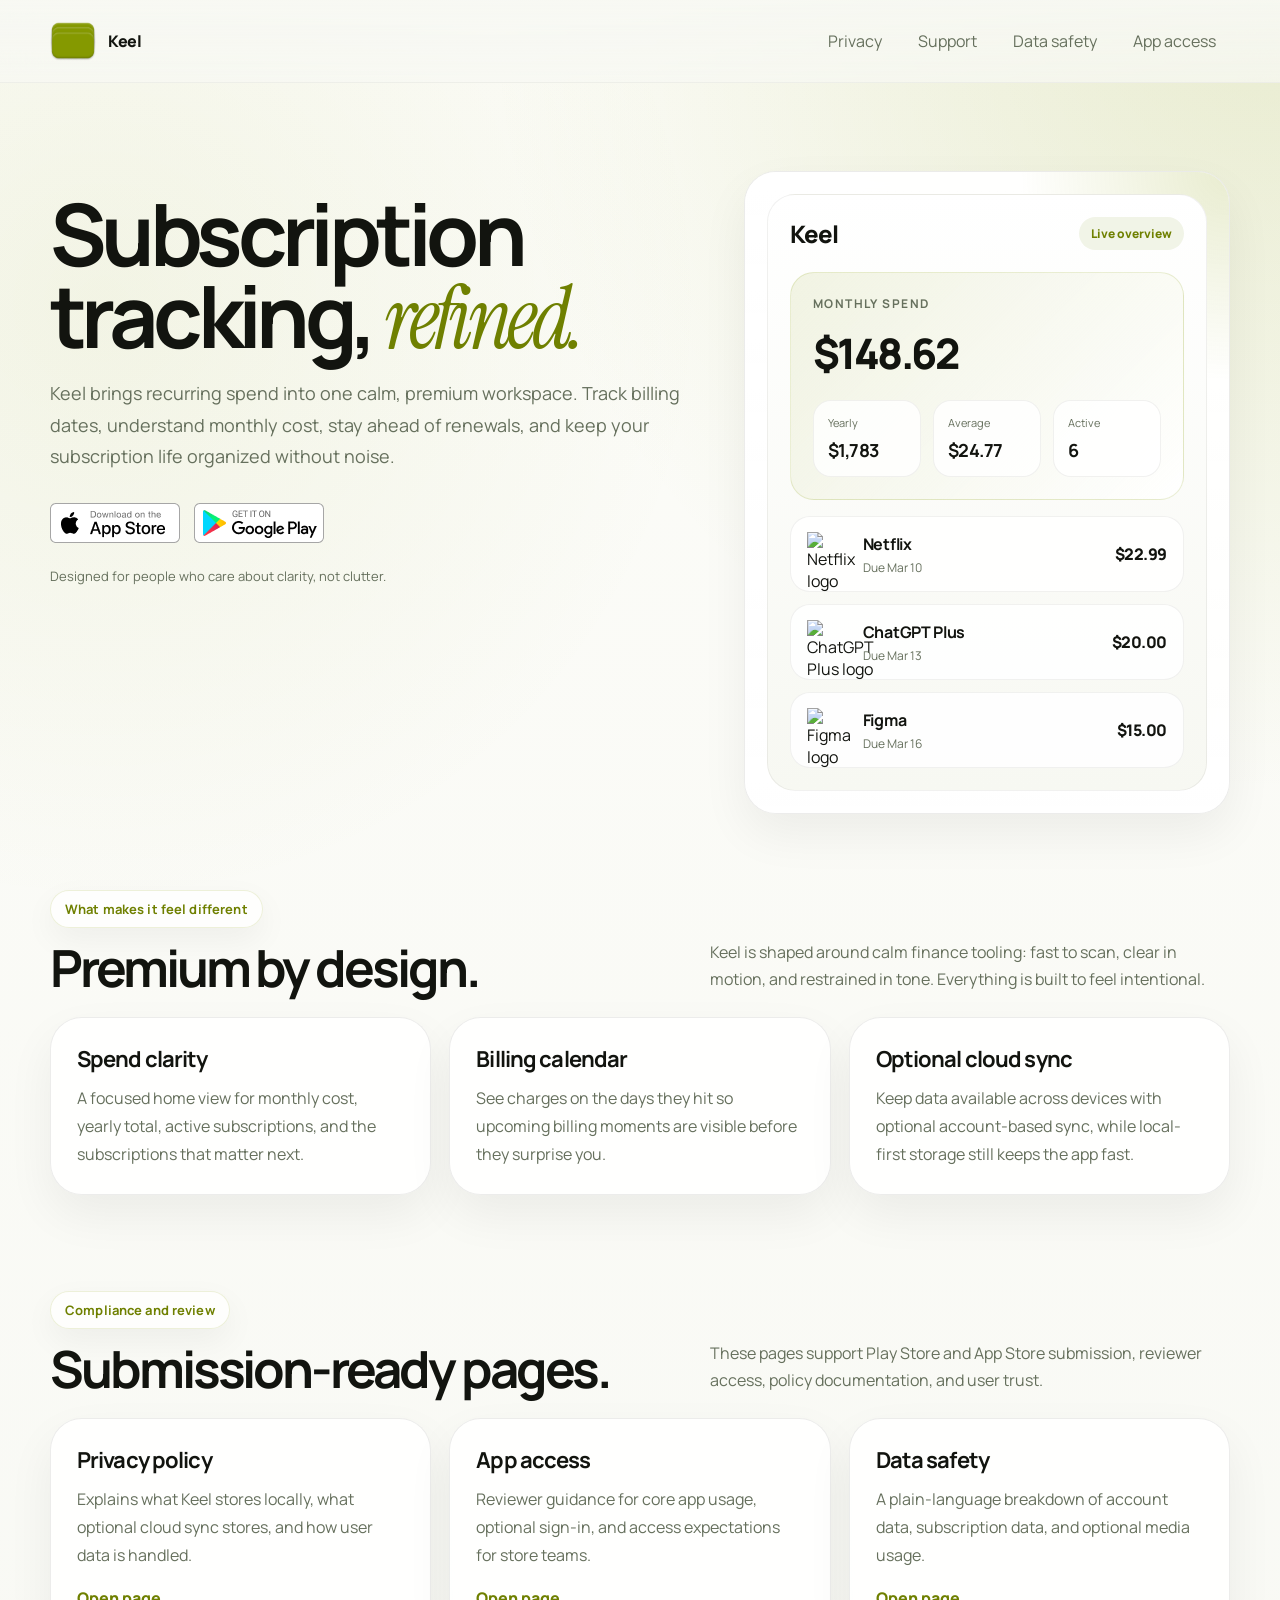
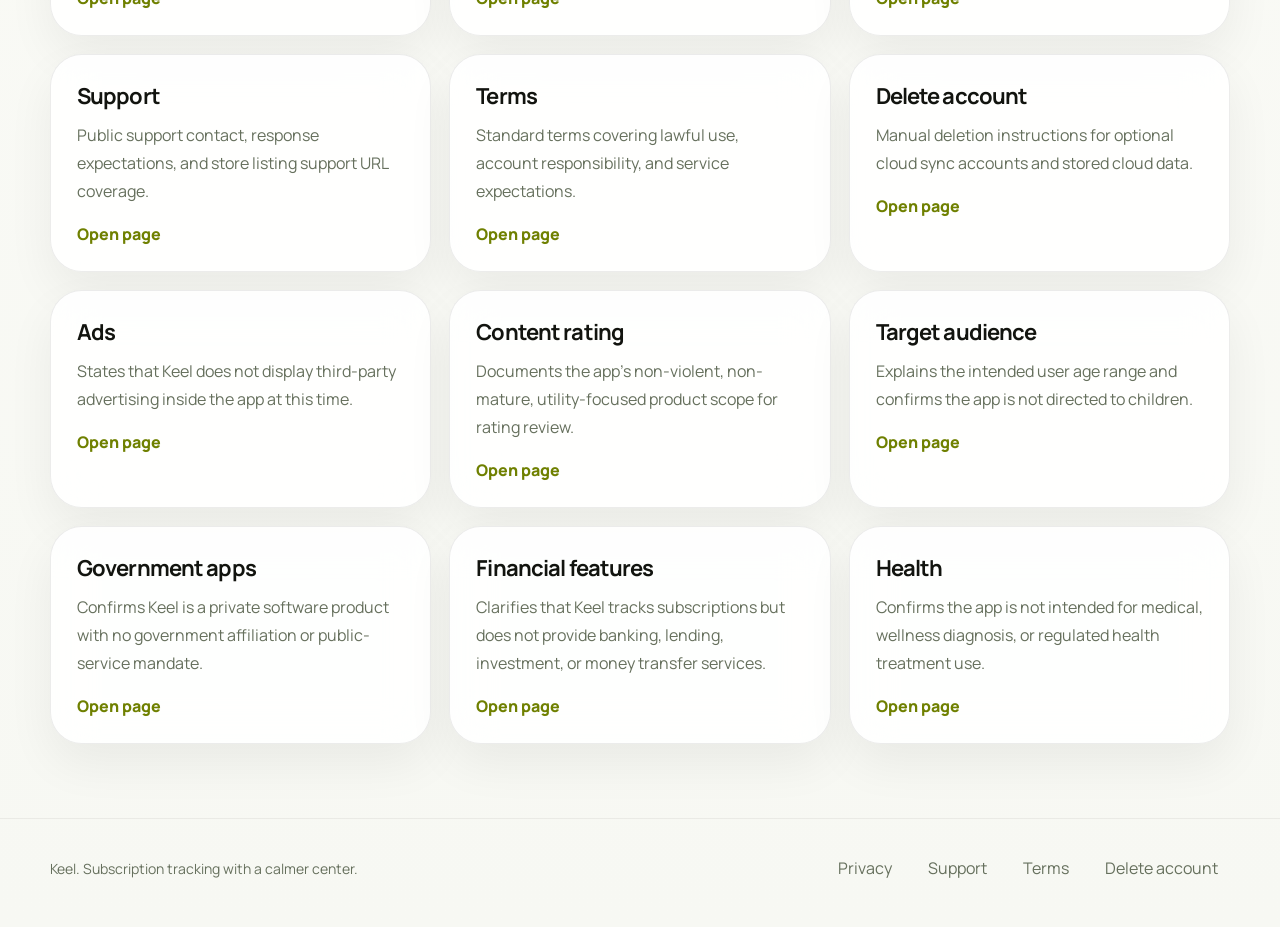
==== index.html @ cab64b56 "keel-landing" ====
<!DOCTYPE html>
<html lang="en">
  <head>
    <meta charset="UTF-8" />
    <meta name="viewport" content="width=device-width, initial-scale=1.0" />
    <title>Keel | Subscription Tracker</title>
    <meta
      name="description"
      content="Keel is a premium subscription tracker for recurring spend, billing dates, and subscription clarity."
    />
    <meta name="theme-color" content="#859900" />
    <link rel="icon" type="image/png" href="./2.png" />
    <link rel="stylesheet" href="./styles.css" />
  </head>
  <body>
    <header class="site-header">
      <div class="shell header-inner">
        <a class="brand" href="./index.html" aria-label="Keel home">
          <span class="brand-mark" aria-hidden="true"></span>
          <span>Keel</span>
        </a>
        <nav class="header-nav" aria-label="Primary">
          <a class="nav-link" href="./privacy-policy.html">Privacy</a>
          <a class="nav-link" href="./support.html">Support</a>
          <a class="nav-link" href="./data-safety.html">Data safety</a>
          <a class="nav-link" href="./app-access.html">App access</a>
        </nav>
      </div>
    </header>

    <main>
      <section class="hero">
        <div class="shell hero-grid">
          <div>
            <h1>
              Subscription tracking,
              <em>refined.</em>
            </h1>
            <p class="hero-copy">
              Keel brings recurring spend into one calm, premium workspace.
              Track billing dates, understand monthly cost, stay ahead of renewals,
              and keep your subscription life organized without noise.
            </p>
            <div class="hero-actions">
              <a
                class="store-link"
                href="https://apps.apple.com/"
                target="_blank"
                rel="noreferrer"
                aria-label="Open Keel on the App Store"
              >
                <img src="./appstore.png" alt="Download on the App Store" />
              </a>
              <a
                class="store-link"
                href="https://play.google.com/store/apps/details?id=co.usekeel.app"
                target="_blank"
                rel="noreferrer"
                aria-label="Open Keel on Google Play"
              >
                <img src="./playstore.png" alt="Get it on Google Play" />
              </a>
            </div>
            <p class="hero-footnote">
              Designed for people who care about clarity, not clutter.
            </p>
          </div>

          <div class="hero-panel">
            <div class="mockup">
              <div class="mockup-top">
                <div class="mockup-title">Keel</div>
                <div class="pill">Live overview</div>
              </div>

              <div class="summary-card">
                <div class="summary-label">Monthly spend</div>
                <div class="summary-value">$148.62</div>
                <div class="summary-row">
                  <div class="summary-stat">
                    <small>Yearly</small>
                    <strong>$1,783</strong>
                  </div>
                  <div class="summary-stat">
                    <small>Average</small>
                    <strong>$24.77</strong>
                  </div>
                  <div class="summary-stat">
                    <small>Active</small>
                    <strong>6</strong>
                  </div>
                </div>
              </div>

              <div class="charge-list">
                <div class="charge-item">
                  <div class="charge-meta">
                    <div class="logo-chip">
                      <img
                        src="https://cdn.brandfetch.io/domain/netflix.com/w/128/h/128/theme/dark/fallback/404/symbol.png?c=1idbqh3spqbX-k6B4pv"
                        alt="Netflix logo"
                      />
                    </div>
                    <div>
                      <div class="charge-name">Netflix</div>
                      <div class="charge-date">Due Mar 10</div>
                    </div>
                  </div>
                  <div class="charge-price">$22.99</div>
                </div>
                <div class="charge-item">
                  <div class="charge-meta">
                    <div class="logo-chip">
                      <img
                        src="https://cdn.brandfetch.io/domain/openai.com/w/128/h/128/theme/dark/fallback/404/symbol.png?c=1idbqh3spqbX-k6B4pv"
                        alt="ChatGPT Plus logo"
                      />
                    </div>
                    <div>
                      <div class="charge-name">ChatGPT Plus</div>
                      <div class="charge-date">Due Mar 13</div>
                    </div>
                  </div>
                  <div class="charge-price">$20.00</div>
                </div>
                <div class="charge-item">
                  <div class="charge-meta">
                    <div class="logo-chip">
                      <img
                        src="https://cdn.brandfetch.io/domain/figma.com/w/128/h/128/theme/dark/fallback/404/symbol.png?c=1idbqh3spqbX-k6B4pv"
                        alt="Figma logo"
                      />
                    </div>
                    <div>
                      <div class="charge-name">Figma</div>
                      <div class="charge-date">Due Mar 16</div>
                    </div>
                  </div>
                  <div class="charge-price">$15.00</div>
                </div>
              </div>
            </div>
          </div>
        </div>
      </section>

      <section class="section">
        <div class="shell">
          <div class="section-intro">
            <div>
              <div class="eyebrow">What makes it feel different</div>
              <h2>Premium by design.</h2>
            </div>
            <p>
              Keel is shaped around calm finance tooling: fast to scan, clear in
              motion, and restrained in tone. Everything is built to feel
              intentional.
            </p>
          </div>

          <div class="feature-grid">
            <article class="feature-card">
              <h3>Spend clarity</h3>
              <p>
                A focused home view for monthly cost, yearly total, active
                subscriptions, and the subscriptions that matter next.
              </p>
            </article>

            <article class="feature-card">
              <h3>Billing calendar</h3>
              <p>
                See charges on the days they hit so upcoming billing moments are
                visible before they surprise you.
              </p>
            </article>

            <article class="feature-card">
              <h3>Optional cloud sync</h3>
              <p>
                Keep data available across devices with optional account-based sync,
                while local-first storage still keeps the app fast.
              </p>
            </article>
          </div>
        </div>
      </section>

      <section class="section">
        <div class="shell">
          <div class="section-intro">
            <div>
              <div class="eyebrow">Compliance and review</div>
              <h2>Submission-ready pages.</h2>
            </div>
            <p>
              These pages support Play Store and App Store submission, reviewer
              access, policy documentation, and user trust.
            </p>
          </div>

          <div class="policy-grid">
            <article class="policy-card">
              <h3>Privacy policy</h3>
              <p>
                Explains what Keel stores locally, what optional cloud sync stores,
                and how user data is handled.
              </p>
              <a class="card-link" href="./privacy-policy.html">Open page</a>
            </article>

            <article class="policy-card">
              <h3>App access</h3>
              <p>
                Reviewer guidance for core app usage, optional sign-in, and access
                expectations for store teams.
              </p>
              <a class="card-link" href="./app-access.html">Open page</a>
            </article>

            <article class="policy-card">
              <h3>Data safety</h3>
              <p>
                A plain-language breakdown of account data, subscription data, and
                optional media usage.
              </p>
              <a class="card-link" href="./data-safety.html">Open page</a>
            </article>

            <article class="policy-card">
              <h3>Support</h3>
              <p>
                Public support contact, response expectations, and store listing
                support URL coverage.
              </p>
              <a class="card-link" href="./support.html">Open page</a>
            </article>

            <article class="policy-card">
              <h3>Terms</h3>
              <p>
                Standard terms covering lawful use, account responsibility, and
                service expectations.
              </p>
              <a class="card-link" href="./terms.html">Open page</a>
            </article>

            <article class="policy-card">
              <h3>Delete account</h3>
              <p>
                Manual deletion instructions for optional cloud sync accounts and
                stored cloud data.
              </p>
              <a class="card-link" href="./account-deletion.html">Open page</a>
            </article>

            <article class="policy-card">
              <h3>Ads</h3>
              <p>
                States that Keel does not display third-party advertising inside the
                app at this time.
              </p>
              <a class="card-link" href="./ads.html">Open page</a>
            </article>

            <article class="policy-card">
              <h3>Content rating</h3>
              <p>
                Documents the app's non-violent, non-mature, utility-focused product
                scope for rating review.
              </p>
              <a class="card-link" href="./content-rating.html">Open page</a>
            </article>

            <article class="policy-card">
              <h3>Target audience</h3>
              <p>
                Explains the intended user age range and confirms the app is not
                directed to children.
              </p>
              <a class="card-link" href="./target-audience.html">Open page</a>
            </article>

            <article class="policy-card">
              <h3>Government apps</h3>
              <p>
                Confirms Keel is a private software product with no government
                affiliation or public-service mandate.
              </p>
              <a class="card-link" href="./government-apps.html">Open page</a>
            </article>

            <article class="policy-card">
              <h3>Financial features</h3>
              <p>
                Clarifies that Keel tracks subscriptions but does not provide banking,
                lending, investment, or money transfer services.
              </p>
              <a class="card-link" href="./financial-features.html">Open page</a>
            </article>

            <article class="policy-card">
              <h3>Health</h3>
              <p>
                Confirms the app is not intended for medical, wellness diagnosis, or
                regulated health treatment use.
              </p>
              <a class="card-link" href="./health.html">Open page</a>
            </article>
          </div>
        </div>
      </section>
    </main>

    <footer class="footer">
      <div class="shell footer-inner">
        <div class="footer-copy">
          Keel. Subscription tracking with a calmer center.
        </div>
        <div class="footer-links">
          <a href="./privacy-policy.html">Privacy</a>
          <a href="./support.html">Support</a>
          <a href="./terms.html">Terms</a>
          <a href="./account-deletion.html">Delete account</a>
        </div>
      </div>
    </footer>
  </body>
</html>
---- styles.css ----
@import url("https://fonts.googleapis.com/css2?family=Instrument+Serif:ital@0;1&family=Manrope:wght@400;500;600;700;800&display=swap");

:root {
  --bg: #f7f8f3;
  --surface: rgba(255, 255, 255, 0.88);
  --surface-strong: #ffffff;
  --surface-soft: #f1f4e7;
  --text: #12140f;
  --muted: #66705d;
  --accent: #859900;
  --accent-deep: #6f8000;
  --accent-soft: rgba(133, 153, 0, 0.12);
  --line: rgba(18, 20, 15, 0.08);
  --shadow-lg: 0 30px 80px rgba(18, 20, 15, 0.08);
  --shadow-md: 0 20px 48px rgba(18, 20, 15, 0.06);
  --shadow-sm: 0 12px 32px rgba(18, 20, 15, 0.05);
  --radius-xl: 32px;
  --radius-lg: 24px;
  --radius-md: 18px;
  --radius-sm: 14px;
  --content: 1180px;
}

* {
  box-sizing: border-box;
}

html {
  scroll-behavior: smooth;
}

body {
  margin: 0;
  font-family: "Manrope", sans-serif;
  color: var(--text);
  background:
    radial-gradient(circle at top right, rgba(133, 153, 0, 0.16), transparent 28%),
    radial-gradient(circle at 8% 12%, rgba(133, 153, 0, 0.08), transparent 24%),
    linear-gradient(180deg, #fcfcf8 0%, var(--bg) 100%);
  min-height: 100vh;
}

a {
  color: inherit;
  text-decoration: none;
}

img {
  max-width: 100%;
  display: block;
}

.shell {
  width: min(var(--content), calc(100% - 32px));
  margin: 0 auto;
}

.site-header {
  position: sticky;
  top: 0;
  z-index: 20;
  padding: 18px 0;
  backdrop-filter: blur(18px);
  background: linear-gradient(
    180deg,
    rgba(247, 248, 243, 0.92) 0%,
    rgba(247, 248, 243, 0.72) 100%
  );
  border-bottom: 1px solid rgba(18, 20, 15, 0.04);
}

.header-inner {
  display: flex;
  align-items: center;
  justify-content: space-between;
  gap: 18px;
}

.brand {
  display: inline-flex;
  align-items: center;
  gap: 12px;
  font-weight: 800;
  letter-spacing: -0.03em;
}

.brand-mark {
  width: 46px;
  height: 46px;
  border-radius: 0;
  background: transparent url("./2.png") center / contain no-repeat;
  box-shadow: none;
  flex-shrink: 0;
}

.brand-mark::before,
.brand-mark::after {
  display: none;
}

.header-nav {
  display: flex;
  align-items: center;
  gap: 8px;
  flex-wrap: wrap;
  justify-content: flex-end;
}

.nav-link {
  padding: 10px 14px;
  border-radius: 999px;
  color: var(--muted);
  transition: background-color 160ms ease, color 160ms ease, transform 160ms ease;
}

.nav-link:hover,
.nav-link:focus-visible {
  background: rgba(133, 153, 0, 0.09);
  color: var(--text);
  transform: translateY(-1px);
}

.hero {
  padding: 88px 0 54px;
}

.hero-grid {
  display: grid;
  grid-template-columns: minmax(0, 1.15fr) minmax(340px, 0.85fr);
  gap: 36px;
  align-items: stretch;
}

.eyebrow {
  display: inline-flex;
  align-items: center;
  gap: 10px;
  padding: 9px 14px;
  border-radius: 999px;
  background: rgba(255, 255, 255, 0.72);
  border: 1px solid rgba(133, 153, 0, 0.14);
  color: var(--accent-deep);
  font-size: 13px;
  font-weight: 700;
  letter-spacing: 0.01em;
  box-shadow: var(--shadow-sm);
}

.eyebrow-dot {
  width: 8px;
  height: 8px;
  border-radius: 999px;
  background: var(--accent);
  box-shadow: 0 0 0 8px rgba(133, 153, 0, 0.1);
}

.hero h1 {
  margin: 22px 0 18px;
  font-size: clamp(48px, 7vw, 86px);
  line-height: 0.95;
  letter-spacing: -0.065em;
}

.hero h1 em {
  font-family: "Instrument Serif", serif;
  font-style: italic;
  font-weight: 400;
  color: var(--accent-deep);
}

.hero-copy {
  max-width: 640px;
  font-size: 18px;
  line-height: 1.75;
  color: var(--muted);
}

.hero-actions {
  display: flex;
  gap: 14px;
  margin-top: 30px;
  flex-wrap: wrap;
}

.store-link {
  display: inline-flex;
  align-items: center;
  justify-content: center;
  transition: transform 160ms ease, opacity 160ms ease;
}

.store-link:hover,
.store-link:focus-visible {
  transform: translateY(-1px);
  opacity: 0.92;
}

.store-link img {
  width: 130px;
  height: 40px;
  object-fit: contain;
}

.button {
  display: inline-flex;
  align-items: center;
  justify-content: center;
  gap: 10px;
  padding: 15px 20px;
  border-radius: 999px;
  font-weight: 700;
  letter-spacing: -0.01em;
  transition: transform 160ms ease, box-shadow 160ms ease, background-color 160ms ease;
}

.button:hover,
.button:focus-visible {
  transform: translateY(-1px);
}

.button-primary {
  background: linear-gradient(180deg, #8ea500 0%, #7c8f00 100%);
  color: #ffffff;
  box-shadow: 0 18px 40px rgba(133, 153, 0, 0.26);
}

.button-secondary {
  background: rgba(255, 255, 255, 0.88);
  color: var(--text);
  border: 1px solid rgba(18, 20, 15, 0.08);
  box-shadow: var(--shadow-sm);
}

.hero-footnote {
  margin-top: 24px;
  color: var(--muted);
  font-size: 13px;
}

.hero-panel,
.feature-card,
.metric-card,
.page-card,
.policy-card,
.support-card,
.faq-card {
  border: 1px solid var(--line);
  background: var(--surface);
  border-radius: var(--radius-xl);
  box-shadow: var(--shadow-md);
  backdrop-filter: blur(22px);
}

.hero-panel {
  padding: 22px;
  position: relative;
  overflow: hidden;
}

.hero-panel::before {
  content: "";
  position: absolute;
  inset: 0;
  background:
    radial-gradient(circle at top right, rgba(133, 153, 0, 0.18), transparent 26%),
    linear-gradient(180deg, rgba(255, 255, 255, 0.72), rgba(255, 255, 255, 0.3));
  pointer-events: none;
}

.mockup {
  position: relative;
  z-index: 1;
  padding: 22px;
  border-radius: 28px;
  background: linear-gradient(180deg, #ffffff 0%, #f7f8f2 100%);
  border: 1px solid rgba(18, 20, 15, 0.06);
  box-shadow: inset 0 1px 0 rgba(255, 255, 255, 0.8);
}

.mockup-top {
  display: flex;
  justify-content: space-between;
  align-items: center;
  margin-bottom: 22px;
}

.mockup-title {
  font-size: 24px;
  font-weight: 800;
  letter-spacing: -0.04em;
}

.pill {
  padding: 8px 12px;
  border-radius: 999px;
  background: var(--surface-soft);
  color: var(--accent-deep);
  font-size: 12px;
  font-weight: 800;
}

.summary-card {
  padding: 22px;
  border-radius: 24px;
  background: linear-gradient(135deg, rgba(133, 153, 0, 0.1), rgba(255, 255, 255, 0.9));
  border: 1px solid rgba(133, 153, 0, 0.16);
}

.summary-label {
  color: var(--muted);
  font-size: 12px;
  font-weight: 700;
  text-transform: uppercase;
  letter-spacing: 0.12em;
}

.summary-value {
  margin-top: 12px;
  font-size: 42px;
  font-weight: 800;
  letter-spacing: -0.06em;
}

.summary-row {
  margin-top: 18px;
  display: grid;
  grid-template-columns: repeat(3, minmax(0, 1fr));
  gap: 12px;
}

.summary-stat {
  padding: 14px;
  background: rgba(255, 255, 255, 0.82);
  border: 1px solid rgba(18, 20, 15, 0.06);
  border-radius: 18px;
}

.summary-stat small {
  display: block;
  color: var(--muted);
  font-size: 11px;
  margin-bottom: 8px;
}

.summary-stat strong {
  font-size: 18px;
  letter-spacing: -0.03em;
}

.charge-list {
  margin-top: 16px;
  display: grid;
  gap: 12px;
}

.charge-item {
  display: flex;
  align-items: center;
  justify-content: space-between;
  gap: 14px;
  padding: 15px 16px;
  border-radius: 20px;
  background: rgba(255, 255, 255, 0.86);
  border: 1px solid rgba(18, 20, 15, 0.06);
}

.charge-meta {
  display: flex;
  align-items: center;
  gap: 12px;
}

.logo-chip {
  width: 44px;
  height: 44px;
  border-radius: 0;
  background: transparent;
  border: 0;
  padding: 0;
  display: grid;
  place-items: center;
  overflow: visible;
}

.logo-chip img {
  width: auto;
  height: auto;
  max-width: 100%;
  max-height: 100%;
  object-fit: contain;
}

.charge-name {
  font-weight: 700;
  letter-spacing: -0.02em;
}

.charge-date {
  color: var(--muted);
  font-size: 12px;
  margin-top: 4px;
}

.charge-price {
  font-weight: 800;
  letter-spacing: -0.03em;
}

.section {
  padding: 22px 0 74px;
}

.section-intro {
  display: flex;
  align-items: end;
  justify-content: space-between;
  gap: 20px;
  margin-bottom: 24px;
}

.section-intro .eyebrow {
  margin-bottom: 14px;
}

.section-intro h2 {
  margin: 0;
  font-size: clamp(32px, 4vw, 52px);
  line-height: 1;
  letter-spacing: -0.06em;
}

.section-intro p {
  margin: 0;
  color: var(--muted);
  max-width: 520px;
  line-height: 1.7;
}

.feature-grid,
.policy-grid,
.support-grid {
  display: grid;
  gap: 18px;
}

.feature-grid {
  grid-template-columns: repeat(3, minmax(0, 1fr));
}

.policy-grid {
  grid-template-columns: repeat(3, minmax(0, 1fr));
}

.support-grid {
  grid-template-columns: repeat(2, minmax(0, 1fr));
}

.feature-card,
.page-card,
.policy-card,
.support-card,
.faq-card {
  padding: 26px;
}

.feature-card h3,
.page-card h3,
.policy-card h3,
.support-card h3,
.faq-card h3 {
  margin: 0 0 10px;
  font-size: 22px;
  letter-spacing: -0.04em;
}

.feature-card p,
.page-card p,
.policy-card p,
.support-card p,
.faq-card p,
.page-card li,
.support-card li {
  margin: 0;
  color: var(--muted);
  line-height: 1.75;
}

.card-link {
  display: inline-flex;
  align-items: center;
  gap: 8px;
  margin-top: 18px;
  color: var(--accent-deep);
  font-weight: 800;
}

.card-link:hover,
.card-link:focus-visible {
  color: var(--accent);
}

.page-shell {
  padding: 40px 0 84px;
}

.page-hero {
  margin-bottom: 26px;
}

.page-hero h1 {
  margin: 14px 0 12px;
  font-size: clamp(34px, 5vw, 62px);
  line-height: 0.98;
  letter-spacing: -0.06em;
}

.page-hero p {
  margin: 0;
  max-width: 760px;
  color: var(--muted);
  font-size: 17px;
  line-height: 1.8;
}

.page-meta {
  margin-top: 18px;
  color: var(--muted);
  font-size: 13px;
}

.page-grid {
  display: grid;
  grid-template-columns: minmax(0, 1fr) 300px;
  gap: 24px;
  align-items: start;
}

.page-card h2 {
  margin: 32px 0 12px;
  font-size: 24px;
  letter-spacing: -0.04em;
}

.page-card h2:first-child {
  margin-top: 0;
}

.page-card ul {
  margin: 14px 0 0;
  padding-left: 20px;
  color: var(--muted);
}

.page-card li + li {
  margin-top: 8px;
}

.page-side {
  position: sticky;
  top: 96px;
  display: grid;
  gap: 16px;
}

.page-links {
  display: grid;
  gap: 10px;
}

.page-links a {
  padding: 12px 14px;
  border-radius: 14px;
  color: var(--muted);
  background: rgba(255, 255, 255, 0.72);
  border: 1px solid rgba(18, 20, 15, 0.06);
}

.page-links a:hover,
.page-links a:focus-visible {
  color: var(--text);
  border-color: rgba(133, 153, 0, 0.18);
}

.footer {
  padding: 28px 0 38px;
  border-top: 1px solid rgba(18, 20, 15, 0.06);
}

.footer-inner {
  display: flex;
  align-items: center;
  justify-content: space-between;
  gap: 18px;
  flex-wrap: wrap;
}

.footer-copy {
  color: var(--muted);
  font-size: 14px;
}

.footer-links {
  display: flex;
  gap: 12px;
  flex-wrap: wrap;
}

.footer-links a {
  padding: 10px 12px;
  border-radius: 999px;
  color: var(--muted);
}

.footer-links a:hover,
.footer-links a:focus-visible {
  background: rgba(133, 153, 0, 0.09);
  color: var(--text);
}

.accent {
  color: var(--accent-deep);
}

@media (max-width: 1080px) {
  .hero-grid,
  .page-grid,
  .feature-grid,
  .policy-grid,
  .support-grid {
    grid-template-columns: 1fr;
  }

  .page-side {
    position: static;
  }
}

@media (max-width: 760px) {
  .shell {
    width: min(var(--content), calc(100% - 20px));
  }

  .site-header {
    padding: 14px 0;
  }

  .header-inner {
    align-items: flex-start;
    flex-direction: column;
  }

  .header-nav {
    width: 100%;
    justify-content: flex-start;
  }

  .hero {
    padding-top: 56px;
  }

  .hero h1 {
    font-size: clamp(42px, 14vw, 64px);
  }

  .hero-copy,
  .page-hero p {
    font-size: 16px;
  }

  .summary-row {
    grid-template-columns: 1fr;
  }

  .section-intro {
    align-items: flex-start;
    flex-direction: column;
  }

  .hero-panel,
  .feature-card,
  .metric-card,
  .page-card,
  .policy-card,
  .support-card,
  .faq-card {
    border-radius: 24px;
  }
}
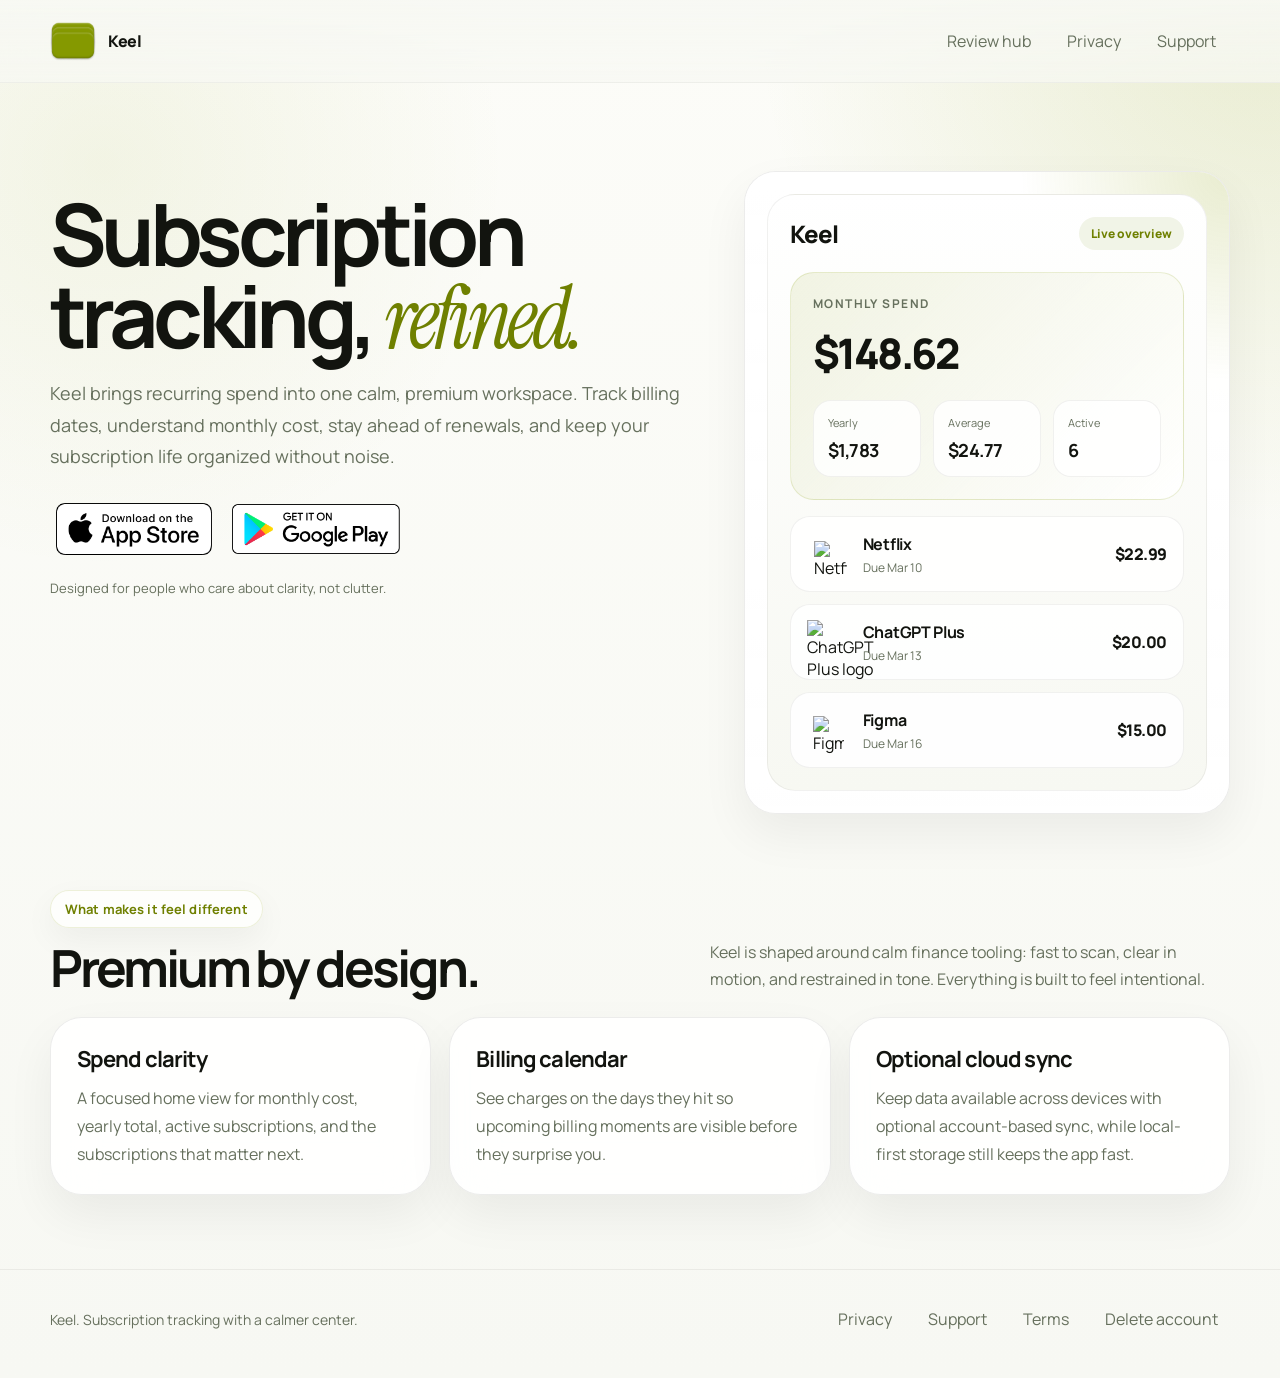
==== commit 7f2fc67d: "Update index.html to add a Review Hub link, remove outdated policy links, and enhance logo display s" ====
--- a/index.html
+++ b/index.html
@@ -20,10 +20,9 @@
           <span>Keel</span>
         </a>
         <nav class="header-nav" aria-label="Primary">
+          <a class="nav-link" href="./review-center.html">Review hub</a>
           <a class="nav-link" href="./privacy-policy.html">Privacy</a>
           <a class="nav-link" href="./support.html">Support</a>
-          <a class="nav-link" href="./data-safety.html">Data safety</a>
-          <a class="nav-link" href="./app-access.html">App access</a>
         </nav>
       </div>
     </header>
@@ -95,7 +94,7 @@
               <div class="charge-list">
                 <div class="charge-item">
                   <div class="charge-meta">
-                    <div class="logo-chip">
+                    <div class="logo-chip logo-chip-netflix">
                       <img
                         src="https://cdn.brandfetch.io/domain/netflix.com/w/128/h/128/theme/dark/fallback/404/symbol.png?c=1idbqh3spqbX-k6B4pv"
                         alt="Netflix logo"
@@ -125,7 +124,7 @@
                 </div>
                 <div class="charge-item">
                   <div class="charge-meta">
-                    <div class="logo-chip">
+                    <div class="logo-chip logo-chip-figma">
                       <img
                         src="https://cdn.brandfetch.io/domain/figma.com/w/128/h/128/theme/dark/fallback/404/symbol.png?c=1idbqh3spqbX-k6B4pv"
                         alt="Figma logo"
@@ -186,130 +185,6 @@
         </div>
       </section>
 
-      <section class="section">
-        <div class="shell">
-          <div class="section-intro">
-            <div>
-              <div class="eyebrow">Compliance and review</div>
-              <h2>Submission-ready pages.</h2>
-            </div>
-            <p>
-              These pages support Play Store and App Store submission, reviewer
-              access, policy documentation, and user trust.
-            </p>
-          </div>
-
-          <div class="policy-grid">
-            <article class="policy-card">
-              <h3>Privacy policy</h3>
-              <p>
-                Explains what Keel stores locally, what optional cloud sync stores,
-                and how user data is handled.
-              </p>
-              <a class="card-link" href="./privacy-policy.html">Open page</a>
-            </article>
-
-            <article class="policy-card">
-              <h3>App access</h3>
-              <p>
-                Reviewer guidance for core app usage, optional sign-in, and access
-                expectations for store teams.
-              </p>
-              <a class="card-link" href="./app-access.html">Open page</a>
-            </article>
-
-            <article class="policy-card">
-              <h3>Data safety</h3>
-              <p>
-                A plain-language breakdown of account data, subscription data, and
-                optional media usage.
-              </p>
-              <a class="card-link" href="./data-safety.html">Open page</a>
-            </article>
-
-            <article class="policy-card">
-              <h3>Support</h3>
-              <p>
-                Public support contact, response expectations, and store listing
-                support URL coverage.
-              </p>
-              <a class="card-link" href="./support.html">Open page</a>
-            </article>
-
-            <article class="policy-card">
-              <h3>Terms</h3>
-              <p>
-                Standard terms covering lawful use, account responsibility, and
-                service expectations.
-              </p>
-              <a class="card-link" href="./terms.html">Open page</a>
-            </article>
-
-            <article class="policy-card">
-              <h3>Delete account</h3>
-              <p>
-                Manual deletion instructions for optional cloud sync accounts and
-                stored cloud data.
-              </p>
-              <a class="card-link" href="./account-deletion.html">Open page</a>
-            </article>
-
-            <article class="policy-card">
-              <h3>Ads</h3>
-              <p>
-                States that Keel does not display third-party advertising inside the
-                app at this time.
-              </p>
-              <a class="card-link" href="./ads.html">Open page</a>
-            </article>
-
-            <article class="policy-card">
-              <h3>Content rating</h3>
-              <p>
-                Documents the app's non-violent, non-mature, utility-focused product
-                scope for rating review.
-              </p>
-              <a class="card-link" href="./content-rating.html">Open page</a>
-            </article>
-
-            <article class="policy-card">
-              <h3>Target audience</h3>
-              <p>
-                Explains the intended user age range and confirms the app is not
-                directed to children.
-              </p>
-              <a class="card-link" href="./target-audience.html">Open page</a>
-            </article>
-
-            <article class="policy-card">
-              <h3>Government apps</h3>
-              <p>
-                Confirms Keel is a private software product with no government
-                affiliation or public-service mandate.
-              </p>
-              <a class="card-link" href="./government-apps.html">Open page</a>
-            </article>
-
-            <article class="policy-card">
-              <h3>Financial features</h3>
-              <p>
-                Clarifies that Keel tracks subscriptions but does not provide banking,
-                lending, investment, or money transfer services.
-              </p>
-              <a class="card-link" href="./financial-features.html">Open page</a>
-            </article>
-
-            <article class="policy-card">
-              <h3>Health</h3>
-              <p>
-                Confirms the app is not intended for medical, wellness diagnosis, or
-                regulated health treatment use.
-              </p>
-              <a class="card-link" href="./health.html">Open page</a>
-            </article>
-          </div>
-        </div>
-      </section>
     </main>
 
     <footer class="footer">
--- a/styles.css
+++ b/styles.css
@@ -196,8 +196,8 @@
 }
 
 .store-link img {
-  width: 130px;
-  height: 40px;
+  width: 168px;
+  height: 52px;
   object-fit: contain;
 }
 
@@ -390,6 +390,31 @@
   object-fit: contain;
 }
 
+.logo-chip-netflix img,
+.logo-chip-figma img {
+  max-width: 74%;
+  max-height: 74%;
+  transform: translateY(-1px);
+}
+
+.logo-chip-netflix {
+  align-self: center;
+}
+
+.logo-chip-netflix img {
+  max-width: 68%;
+  max-height: 68%;
+}
+
+.logo-chip-figma {
+  align-self: center;
+}
+
+.logo-chip-figma img {
+  max-width: 70%;
+  max-height: 70%;
+}
+
 .charge-name {
   font-weight: 700;
   letter-spacing: -0.02em;
